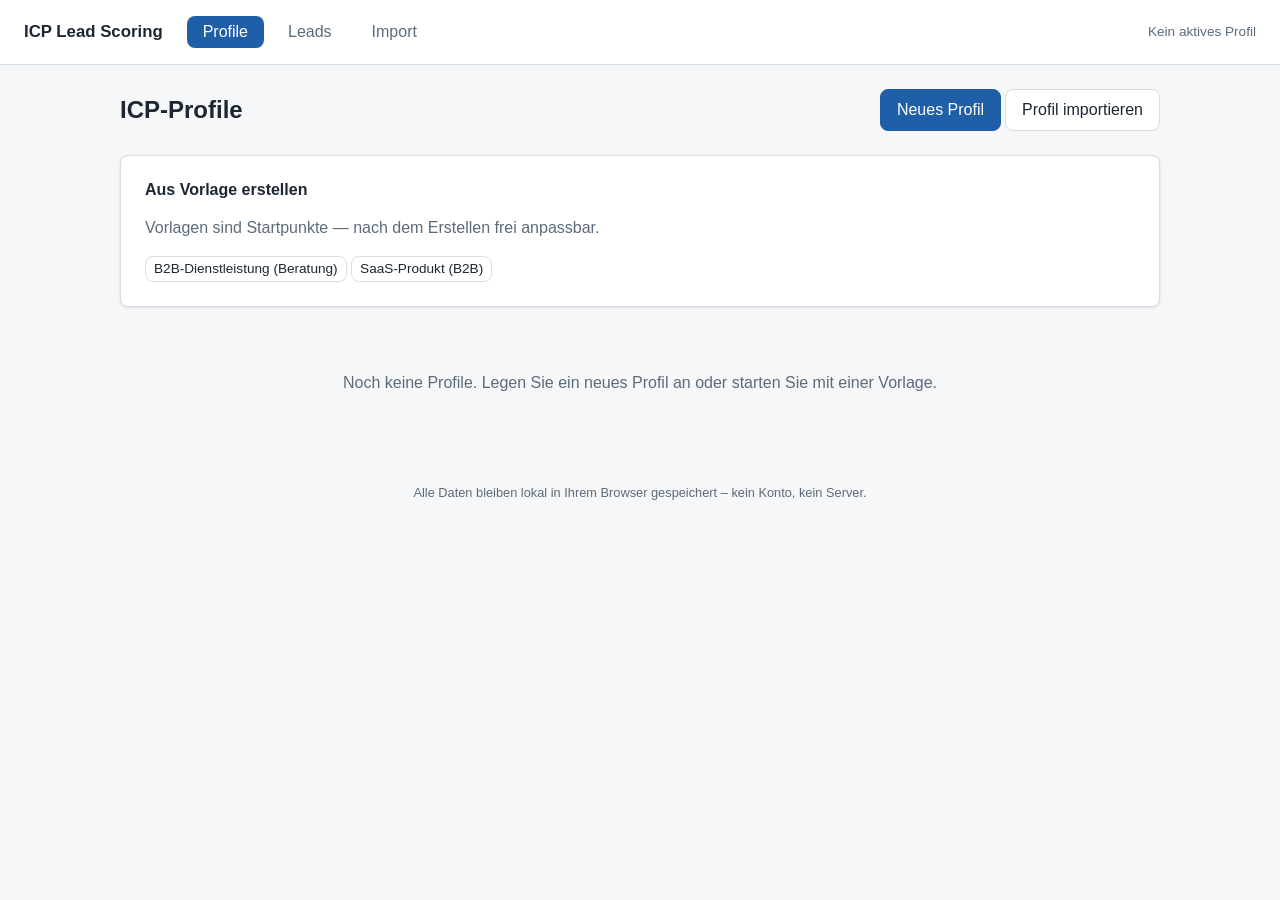
==== docs/index.html @ 2e162448 "feat: ICP lead scoring tool — Spec-Kit-Durchlauf komplett (Spec, Plan, Tasks, Implementierung) Const" ====
<!DOCTYPE html>
<html lang="de">
<head>
  <meta charset="UTF-8">
  <meta name="viewport" content="width=device-width, initial-scale=1.0">
  <meta name="description" content="Ideal Customer Profile definieren und Leads nachvollziehbar bewerten – alle Daten bleiben lokal im Browser.">
  <title>ICP Lead Scoring</title>
  <link rel="stylesheet" href="css/base.css">
  <link rel="stylesheet" href="css/layout.css">
  <link rel="stylesheet" href="css/components.css">
</head>
<body>
  <header class="app-header">
    <a class="brand" href="#/profile">ICP&nbsp;Lead&nbsp;Scoring</a>
    <nav class="main-nav" aria-label="Hauptnavigation">
      <a href="#/profile" data-nav="profile">Profile</a>
      <a href="#/leads" data-nav="leads">Leads</a>
      <a href="#/import" data-nav="import">Import</a>
    </nav>
    <div class="active-profile" id="active-profile-indicator" title="Aktives Profil"></div>
  </header>

  <main id="app">
    <section id="view-profile-list" class="view" hidden aria-label="Profil-Übersicht"></section>
    <section id="view-profile-editor" class="view" hidden aria-label="Profil bearbeiten"></section>
    <section id="view-lead-list" class="view" hidden aria-label="Lead-Rangliste"></section>
    <section id="view-lead-form" class="view" hidden aria-label="Lead erfassen"></section>
    <section id="view-import" class="view" hidden aria-label="CSV-Import"></section>
  </main>

  <footer class="app-footer">
    Alle Daten bleiben lokal in Ihrem Browser gespeichert – kein Konto, kein Server.
  </footer>

  <div id="toast-container" aria-live="polite"></div>

  <dialog id="confirm-dialog">
    <p id="confirm-message"></p>
    <div class="dialog-actions">
      <button type="button" id="confirm-cancel" class="btn">Abbrechen</button>
      <button type="button" id="confirm-ok" class="btn btn-danger">Fortfahren</button>
    </div>
  </dialog>

  <script type="module" src="js/app.js"></script>
</body>
</html>
---- docs/css/base.css ----
/* Reset & Grundlagen */
*, *::before, *::after { box-sizing: border-box; }

:root {
  --color-bg: #f6f7f9;
  --color-surface: #ffffff;
  --color-border: #d8dde3;
  --color-text: #1c2733;
  --color-text-muted: #5b6b7b;
  --color-primary: #1f5fa8;
  --color-primary-dark: #174a84;
  --color-danger: #b3372f;
  --color-warn-bg: #fdf3d7;
  --color-warn-border: #e4c65e;
  --color-ok: #2e7d4f;
  --color-badge-a: #2e7d4f;
  --color-badge-b: #b07d1e;
  --color-badge-c: #5b6b7b;
  --color-disqualified: #b3372f;
  --radius: 8px;
  --shadow: 0 1px 3px rgba(20, 30, 40, 0.12);
  --space-1: 0.25rem;
  --space-2: 0.5rem;
  --space-3: 1rem;
  --space-4: 1.5rem;
  --space-5: 2.5rem;
}

html { font-size: 16px; }

body {
  margin: 0;
  font-family: -apple-system, BlinkMacSystemFont, "Segoe UI", Roboto, "Helvetica Neue", Arial, sans-serif;
  line-height: 1.5;
  color: var(--color-text);
  background: var(--color-bg);
}

h1, h2, h3 { line-height: 1.25; margin: 0 0 var(--space-3); }
h1 { font-size: 1.5rem; }
h2 { font-size: 1.2rem; }
h3 { font-size: 1rem; }

p { margin: 0 0 var(--space-3); }

a { color: var(--color-primary); }

table { border-collapse: collapse; width: 100%; }
th, td { text-align: left; padding: var(--space-2) var(--space-3); border-bottom: 1px solid var(--color-border); }
th { font-weight: 600; color: var(--color-text-muted); font-size: 0.85rem; text-transform: uppercase; letter-spacing: 0.03em; }

input, select, textarea, button { font: inherit; color: inherit; }

:focus-visible { outline: 3px solid rgba(31, 95, 168, 0.45); outline-offset: 1px; }
---- docs/css/layout.css ----
/* Seitengerüst */
.app-header {
  display: flex;
  align-items: center;
  gap: var(--space-4);
  padding: var(--space-3) var(--space-4);
  background: var(--color-surface);
  border-bottom: 1px solid var(--color-border);
  position: sticky;
  top: 0;
  z-index: 10;
}

.brand {
  font-weight: 700;
  font-size: 1.05rem;
  color: var(--color-text);
  text-decoration: none;
  white-space: nowrap;
}

.main-nav { display: flex; gap: var(--space-2); flex: 1; }

.main-nav a {
  text-decoration: none;
  color: var(--color-text-muted);
  padding: var(--space-1) var(--space-3);
  border-radius: var(--radius);
  font-weight: 500;
}

.main-nav a.active {
  background: var(--color-primary);
  color: #fff;
}

.active-profile {
  font-size: 0.85rem;
  color: var(--color-text-muted);
  max-width: 16rem;
  overflow: hidden;
  text-overflow: ellipsis;
  white-space: nowrap;
}

#app {
  max-width: 68rem;
  margin: 0 auto;
  padding: var(--space-4);
}

.view > .view-header {
  display: flex;
  align-items: center;
  justify-content: space-between;
  gap: var(--space-3);
  flex-wrap: wrap;
  margin-bottom: var(--space-4);
}

.view > .view-header h1 { margin: 0; }

.app-footer {
  text-align: center;
  color: var(--color-text-muted);
  font-size: 0.8rem;
  padding: var(--space-4);
}

.table-wrap { overflow-x: auto; background: var(--color-surface); border: 1px solid var(--color-border); border-radius: var(--radius); box-shadow: var(--shadow); }

.two-col { display: grid; grid-template-columns: 2fr 1fr; gap: var(--space-4); align-items: start; }

@media (max-width: 800px) {
  .two-col { grid-template-columns: 1fr; }
  .app-header { flex-wrap: wrap; gap: var(--space-2); }
  .active-profile { max-width: 100%; }
}
---- docs/css/components.css ----
/* Buttons */
.btn {
  display: inline-block;
  padding: var(--space-2) var(--space-3);
  border: 1px solid var(--color-border);
  border-radius: var(--radius);
  background: var(--color-surface);
  cursor: pointer;
  font-weight: 500;
}

.btn:hover { background: var(--color-bg); }

.btn-primary { background: var(--color-primary); border-color: var(--color-primary); color: #fff; }
.btn-primary:hover { background: var(--color-primary-dark); }

.btn-danger { background: var(--color-danger); border-color: var(--color-danger); color: #fff; }
.btn-danger:hover { filter: brightness(0.92); }

.btn-small { padding: 2px var(--space-2); font-size: 0.85rem; }

/* Formulare */
.field { margin-bottom: var(--space-3); }
.field label { display: block; font-weight: 600; font-size: 0.9rem; margin-bottom: var(--space-1); }
.field input[type="text"], .field input[type="number"], .field select, .field textarea {
  width: 100%;
  padding: var(--space-2);
  border: 1px solid var(--color-border);
  border-radius: var(--radius);
  background: var(--color-surface);
}
.field textarea { min-height: 4rem; resize: vertical; }
.field .hint { font-size: 0.8rem; color: var(--color-text-muted); margin-top: var(--space-1); }

.inline-fields { display: flex; gap: var(--space-2); align-items: end; flex-wrap: wrap; }
.inline-fields .field { margin-bottom: 0; flex: 1; min-width: 6rem; }

/* Karten */
.card {
  background: var(--color-surface);
  border: 1px solid var(--color-border);
  border-radius: var(--radius);
  box-shadow: var(--shadow);
  padding: var(--space-4);
  margin-bottom: var(--space-4);
}

.card h2, .card h3 { margin-top: 0; }

.criterion-card { border-left: 4px solid var(--color-primary); }
.criterion-card .criterion-head { display: flex; gap: var(--space-2); align-items: center; flex-wrap: wrap; }
.criterion-card .criterion-head .grow { flex: 1; min-width: 10rem; }

/* Badges */
.badge {
  display: inline-block;
  padding: 1px var(--space-2);
  border-radius: 999px;
  font-size: 0.8rem;
  font-weight: 600;
  color: #fff;
  background: var(--color-badge-c);
  white-space: nowrap;
}
.badge-tier-0 { background: var(--color-badge-a); }
.badge-tier-1 { background: var(--color-badge-b); }
.badge-tier-2, .badge-tier-3, .badge-tier-4 { background: var(--color-badge-c); }
.badge-disqualified { background: var(--color-disqualified); }
.badge-not-evaluable { background: var(--color-text-muted); }
.badge-incomplete { background: #fff; color: var(--color-danger); border: 1px solid var(--color-danger); }
.badge-knockout { background: #fff; color: var(--color-danger); border: 1px solid var(--color-danger); }

/* Hinweise */
.notice {
  padding: var(--space-2) var(--space-3);
  border-radius: var(--radius);
  margin-bottom: var(--space-3);
  font-size: 0.9rem;
}
.notice-warn { background: var(--color-warn-bg); border: 1px solid var(--color-warn-border); }
.notice-error { background: #fbe9e7; border: 1px solid #e5a49e; color: var(--color-danger); }
.notice-ok { background: #e8f3ec; border: 1px solid #b3d4c0; color: var(--color-ok); }

.notice ul { margin: var(--space-1) 0 0; padding-left: 1.2rem; }

/* Score-Anzeige */
.score-panel { text-align: center; }
.score-value { font-size: 2.6rem; font-weight: 700; line-height: 1.1; }
.score-value.muted { color: var(--color-text-muted); text-decoration: line-through; }
.score-sub { color: var(--color-text-muted); font-size: 0.85rem; margin-bottom: var(--space-2); }

/* Toasts */
#toast-container {
  position: fixed;
  bottom: var(--space-4);
  left: 50%;
  transform: translateX(-50%);
  display: flex;
  flex-direction: column;
  gap: var(--space-2);
  z-index: 100;
}
.toast {
  background: var(--color-text);
  color: #fff;
  padding: var(--space-2) var(--space-4);
  border-radius: var(--radius);
  box-shadow: var(--shadow);
  font-size: 0.9rem;
  animation: toast-in 0.2s ease-out;
}
@keyframes toast-in { from { opacity: 0; transform: translateY(6px); } to { opacity: 1; } }

/* Dialog */
dialog {
  border: none;
  border-radius: var(--radius);
  box-shadow: 0 8px 30px rgba(20, 30, 40, 0.3);
  padding: var(--space-4);
  max-width: 26rem;
}
dialog::backdrop { background: rgba(20, 30, 40, 0.45); }
.dialog-actions { display: flex; justify-content: flex-end; gap: var(--space-2); margin-top: var(--space-3); }

/* Sonstiges */
.muted { color: var(--color-text-muted); }
.right { text-align: right; }
.row-actions { display: flex; gap: var(--space-1); flex-wrap: wrap; }
.clickable-row { cursor: pointer; }
.clickable-row:hover { background: var(--color-bg); }
.empty-state { text-align: center; color: var(--color-text-muted); padding: var(--space-5); }
.weight-sum { font-weight: 600; }
.weight-sum.off { color: var(--color-danger); }
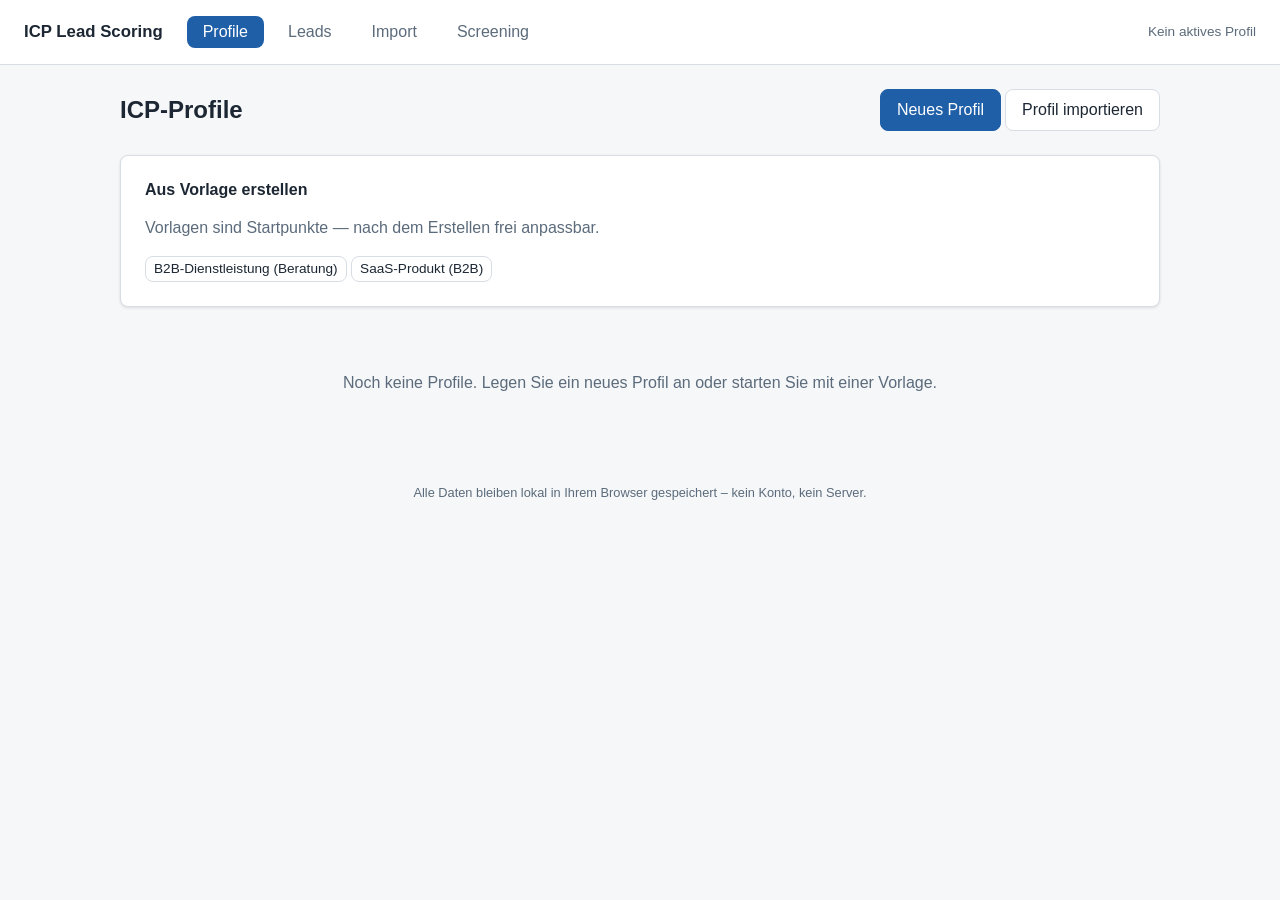
==== commit 7f2d4663: "feat: Zweistufiges Screening & Online-Pre-Screening (Feature 002) Constitution v2.0.0 (Online-Ausnah" ====
--- a/docs/index.html
+++ b/docs/index.html
@@ -16,6 +16,7 @@
       <a href="#/profile" data-nav="profile">Profile</a>
       <a href="#/leads" data-nav="leads">Leads</a>
       <a href="#/import" data-nav="import">Import</a>
+      <a href="#/screening" data-nav="screening">Screening</a>
     </nav>
     <div class="active-profile" id="active-profile-indicator" title="Aktives Profil"></div>
   </header>
@@ -26,6 +27,7 @@
     <section id="view-lead-list" class="view" hidden aria-label="Lead-Rangliste"></section>
     <section id="view-lead-form" class="view" hidden aria-label="Lead erfassen"></section>
     <section id="view-import" class="view" hidden aria-label="CSV-Import"></section>
+    <section id="view-screening" class="view" hidden aria-label="Online-Screening"></section>
   </main>
 
   <footer class="app-footer">
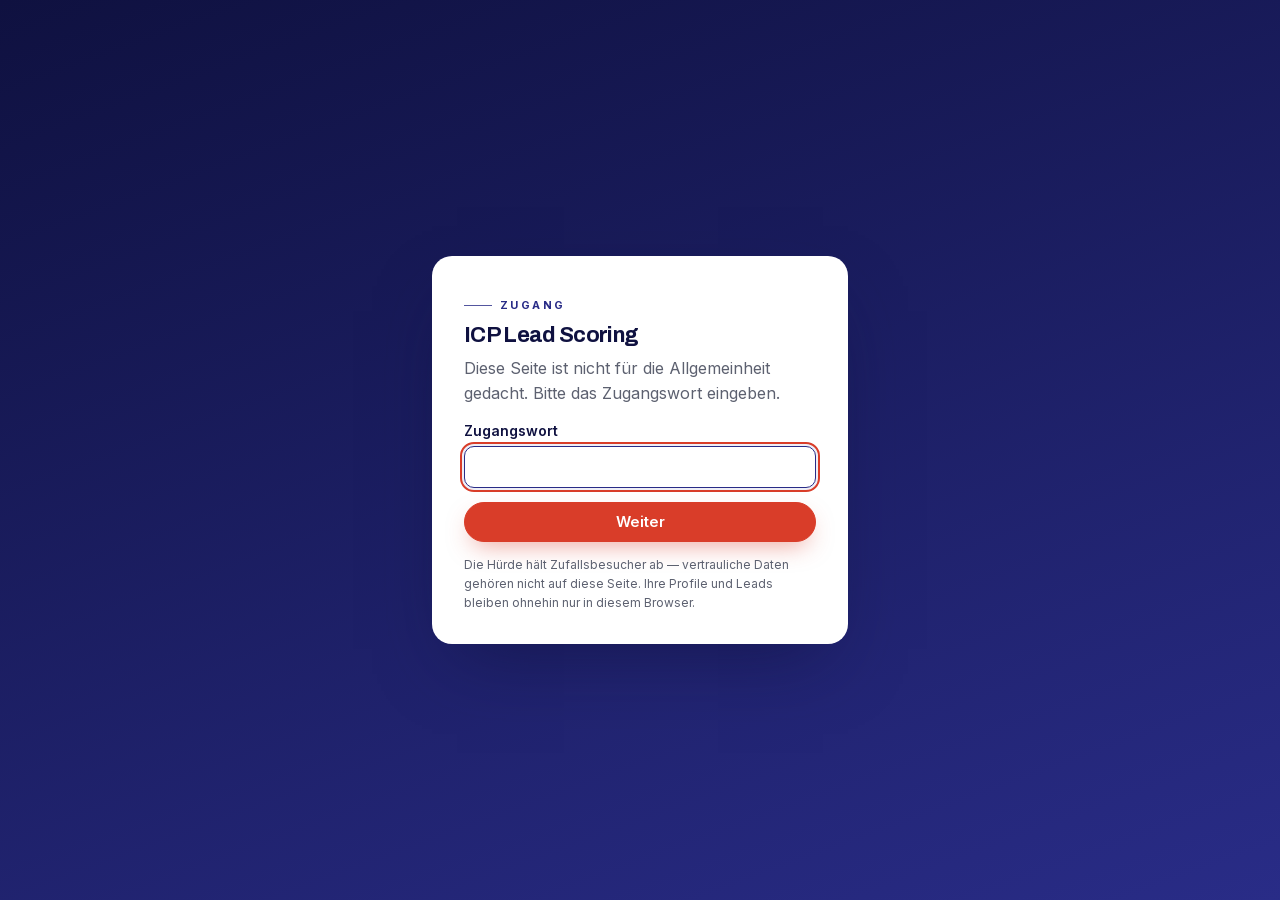
==== commit e1a6f1e5: "feat: Kriterien im Workflow anpassen, Profil-Code, Zugangshürde (Feature 007) - Schritt 1 des Workfl" ====
--- a/docs/index.html
+++ b/docs/index.html
@@ -27,7 +27,7 @@
     <section id="view-lead-list" class="view" hidden aria-label="Lead-Rangliste"></section>
     <section id="view-lead-form" class="view" hidden aria-label="Lead erfassen"></section>
     <section id="view-import" class="view" hidden aria-label="CSV-Import"></section>
-    <section id="view-screening" class="view" hidden aria-label="Online-Screening"></section>
+    <section id="view-screening" class="view" hidden aria-label="Screening-Workflow"></section>
   </main>
 
   <footer class="app-footer">
@@ -44,6 +44,17 @@
     </div>
   </dialog>
 
-  <script type="module" src="js/app.js"></script>
+  <dialog id="text-dialog">
+    <h2 id="text-dialog-title"></h2>
+    <p id="text-dialog-message" class="muted"></p>
+    <textarea id="text-dialog-value" rows="6" spellcheck="false"></textarea>
+    <div class="dialog-actions">
+      <button type="button" id="text-dialog-copy" class="btn">Kopieren</button>
+      <button type="button" id="text-dialog-cancel" class="btn">Schließen</button>
+      <button type="button" id="text-dialog-ok" class="btn btn-primary">Übernehmen</button>
+    </div>
+  </dialog>
+
+  <script type="module" src="js/gate.js"></script>
 </body>
 </html>
--- a/docs/css/base.css
+++ b/docs/css/base.css
@@ -1,54 +1,157 @@
-/* Reset & Grundlagen */
+/* Reset & Design-Fundament
+   Marke: manuelkern.com — Tokens aus `app/globals.css` (@theme) und dem Design-
+   Leitbild „Calm Editorial + Physical Motion" (docs/2026-08-10_design-modernisierungs-
+   plan_v1.md). Verbindliche Farbdisziplin von dort: Coral ist ausschließlich der
+   primären Aktion und dem Fokus-Ring vorbehalten, alles andere trägt Indigo oder
+   Muted. Dichte-Stufe „Dashboard" (ui-ux-pro-max), weil dieses Tool Tabellen und
+   Formulare zeigt, keine Marketingflächen. */
+
 *, *::before, *::after { box-sizing: border-box; }
 
+/* `hidden` muss auch dort greifen, wo eine Klasse `display` setzt (z. B. .btn) */
+[hidden] { display: none !important; }
+
+/* Schriften lokal — keine externen Requests, damit der Offline-Kern trägt
+   (Verfassung III). Latin-Subset inkl. Umlaute und deutscher Anführungszeichen. */
+@font-face {
+  font-family: 'Archivo';
+  font-style: normal;
+  font-weight: 100 900;
+  font-display: swap;
+  src: url('../fonts/archivo-latin.woff2') format('woff2');
+}
+@font-face {
+  font-family: 'Inter';
+  font-style: normal;
+  font-weight: 100 900;
+  font-display: swap;
+  src: url('../fonts/inter-latin.woff2') format('woff2');
+}
+/* Metrisch angeglichene Fallbacks — verhindern den Sprung beim Nachladen (CLS) */
+@font-face {
+  font-family: 'Archivo Fallback';
+  src: local('Arial');
+  ascent-override: 88.96%; descent-override: 21.28%; line-gap-override: 0%; size-adjust: 98.7%;
+}
+@font-face {
+  font-family: 'Inter Fallback';
+  src: local('Arial');
+  ascent-override: 90.44%; descent-override: 22.52%; line-gap-override: 0%; size-adjust: 107.12%;
+}
+
 :root {
-  --color-bg: #f6f7f9;
-  --color-surface: #ffffff;
-  --color-border: #d8dde3;
-  --color-text: #1c2733;
-  --color-text-muted: #5b6b7b;
-  --color-primary: #1f5fa8;
-  --color-primary-dark: #174a84;
-  --color-danger: #b3372f;
-  --color-warn-bg: #fdf3d7;
-  --color-warn-border: #e4c65e;
-  --color-ok: #2e7d4f;
-  --color-badge-a: #2e7d4f;
-  --color-badge-b: #b07d1e;
-  --color-badge-c: #5b6b7b;
-  --color-disqualified: #b3372f;
-  --radius: 8px;
-  --shadow: 0 1px 3px rgba(20, 30, 40, 0.12);
+  /* Marke */
+  --color-primary: #292C87;          /* Indigo — Überschriften, Links, Struktur */
+  --color-primary-dark: #1e2066;
+  --color-primary-soft: rgba(41, 44, 135, 0.08);
+  --color-accent: #D93D29;           /* Coral — NUR primäre Aktion + Fokus-Ring */
+  --color-accent-dark: #C13422;
+  --color-navy: #0f1140;
+
+  /* Flächen & Text (navy-getönte Neutrals) */
+  --color-bg: #F5F6FB;               /* Seitengrund */
+  --color-surface: #ffffff;          /* Karten, Tabellen */
+  --color-text: #16182c;
+  --color-text-muted: #5D6170;
+  --color-border: #E6E7F0;
+
+  /* Status — gedeckt gehalten, damit sie neben Coral nicht konkurrieren */
+  --color-ok: #1F7A4D;
+  --color-danger: #A32718;
+  --color-warn-bg: #FDF3E2;
+  --color-warn-border: #E8C99A;
+  --color-warn-text: #8A5A00;
+  --color-badge-a: #1F7A4D;
+  --color-badge-b: #8A5A00;
+  --color-badge-c: #5D6170;
+  --color-disqualified: #A32718;
+
+  /* Typografie */
+  --font-heading: 'Archivo', 'Archivo Fallback', -apple-system, BlinkMacSystemFont, Arial, sans-serif;
+  --font-body: 'Inter', 'Inter Fallback', -apple-system, BlinkMacSystemFont, 'Segoe UI', Arial, sans-serif;
+
+  /* Radien: Karten großzügig, Bedienelemente als Pille (wie auf der Website) */
+  --radius: 0.625rem;
+  --radius-card: 1.25rem;
+  --radius-pill: 9999px;
+
+  /* Weiche Tiefe statt harter Kanten */
+  --shadow-card: 0 1px 2px rgba(15, 17, 64, 0.04), 0 10px 30px -12px rgba(15, 17, 64, 0.12);
+  --shadow-card-hover: 0 2px 4px rgba(15, 17, 64, 0.05), 0 24px 48px -16px rgba(15, 17, 64, 0.2);
+  --shadow-btn: 0 10px 24px -8px rgba(217, 61, 41, 0.5);
+  --shadow-nav: 0 8px 30px -12px rgba(15, 17, 64, 0.14);
+
+  /* Abstände — Dashboard-Dichte */
   --space-1: 0.25rem;
   --space-2: 0.5rem;
-  --space-3: 1rem;
-  --space-4: 1.5rem;
-  --space-5: 2.5rem;
+  --space-3: 0.875rem;
+  --space-4: 1.25rem;
+  --space-5: 2rem;
+
+  /* Motion: starke Kurven, UI unter 300 ms, Verlassen schneller als Erscheinen */
+  --ease-out-strong: cubic-bezier(0.23, 1, 0.32, 1);
+  --dur-press: 120ms;
+  --dur-hover: 200ms;
+  --dur-reveal: 450ms;
 }
 
 html { font-size: 16px; }
 
 body {
   margin: 0;
-  font-family: -apple-system, BlinkMacSystemFont, "Segoe UI", Roboto, "Helvetica Neue", Arial, sans-serif;
-  line-height: 1.5;
+  font-family: var(--font-body);
+  font-size: 1rem;
+  line-height: 1.55;
   color: var(--color-text);
   background: var(--color-bg);
+  -webkit-font-smoothing: antialiased;
 }
 
-h1, h2, h3 { line-height: 1.25; margin: 0 0 var(--space-3); }
-h1 { font-size: 1.5rem; }
-h2 { font-size: 1.2rem; }
-h3 { font-size: 1rem; }
+/* Überschriften: Grotesk mit negativem Tracking — trägt die Seite, nicht Effekte */
+h1, h2, h3, h4 {
+  font-family: var(--font-heading);
+  font-weight: 700;
+  line-height: 1.2;
+  letter-spacing: -0.02em;
+  color: var(--color-navy);
+  margin: 0 0 var(--space-3);
+}
+h1 { font-size: 1.75rem; letter-spacing: -0.03em; }
+h2 { font-size: 1.25rem; }
+h3 { font-size: 1.0625rem; }
+h4 { font-size: 0.9375rem; }
 
 p { margin: 0 0 var(--space-3); }
 
-a { color: var(--color-primary); }
+a { color: var(--color-primary); text-decoration-thickness: 1px; text-underline-offset: 2px; }
+a:hover { color: var(--color-primary-dark); }
 
-table { border-collapse: collapse; width: 100%; }
+/* Lange Quell-URLs dürfen die Spalte nicht sprengen (Mobile) */
+a, code, .hint, .muted { overflow-wrap: anywhere; }
+
+table { border-collapse: collapse; width: 100%; font-size: 0.9375rem; }
 th, td { text-align: left; padding: var(--space-2) var(--space-3); border-bottom: 1px solid var(--color-border); }
-th { font-weight: 600; color: var(--color-text-muted); font-size: 0.85rem; text-transform: uppercase; letter-spacing: 0.03em; }
+th {
+  font-weight: 600; color: var(--color-text-muted); font-size: 0.75rem;
+  text-transform: uppercase; letter-spacing: 0.08em;
+  background: var(--color-bg);
+}
+tbody tr:last-child td { border-bottom: none; }
 
 input, select, textarea, button { font: inherit; color: inherit; }
 
-:focus-visible { outline: 3px solid rgba(31, 95, 168, 0.45); outline-offset: 1px; }
+/* Fokus: Coral — die zweite und letzte Rolle des Akzents */
+:focus-visible {
+  outline: 2px solid var(--color-accent);
+  outline-offset: 2px;
+  border-radius: var(--radius);
+}
+
+@media (prefers-reduced-motion: reduce) {
+  *, *::before, *::after {
+    animation-duration: 0.01ms !important;
+    animation-iteration-count: 1 !important;
+    transition-duration: 0.01ms !important;
+    scroll-behavior: auto !important;
+  }
+}
--- a/docs/css/layout.css
+++ b/docs/css/layout.css
@@ -1,32 +1,41 @@
-/* Seitengerüst */
+/* Seitengerüst — ruhige Flächen, Tiefe statt harter Kanten (Website-Leitbild) */
 .app-header {
   display: flex;
   align-items: center;
   gap: var(--space-4);
   padding: var(--space-3) var(--space-4);
-  background: var(--color-surface);
-  border-bottom: 1px solid var(--color-border);
+  background: rgba(255, 255, 255, 0.85);
+  backdrop-filter: blur(12px);
   position: sticky;
   top: 0;
   z-index: 10;
+  box-shadow: var(--shadow-nav);
 }
 
 .brand {
+  font-family: var(--font-heading);
   font-weight: 700;
   font-size: 1.05rem;
-  color: var(--color-text);
+  letter-spacing: -0.02em;
+  color: var(--color-navy);
   text-decoration: none;
   white-space: nowrap;
 }
 
-.main-nav { display: flex; gap: var(--space-2); flex: 1; }
+.main-nav { display: flex; gap: var(--space-1); flex: 1; flex-wrap: wrap; }
 
 .main-nav a {
   text-decoration: none;
   color: var(--color-text-muted);
-  padding: var(--space-1) var(--space-3);
-  border-radius: var(--radius);
-  font-weight: 500;
+  padding: 0.6rem var(--space-3);
+  border-radius: var(--radius-pill);
+  font-weight: 600;
+  font-size: 0.9375rem;
+  transition: background-color var(--dur-hover) ease, color var(--dur-hover) ease;
+}
+
+@media (hover: hover) and (pointer: fine) {
+  .main-nav a:hover { background: var(--color-primary-soft); color: var(--color-primary); }
 }
 
 .main-nav a.active {
@@ -35,7 +44,7 @@
 }
 
 .active-profile {
-  font-size: 0.85rem;
+  font-size: 0.8125rem;
   color: var(--color-text-muted);
   max-width: 16rem;
   overflow: hidden;
@@ -44,9 +53,9 @@
 }
 
 #app {
-  max-width: 68rem;
+  max-width: 72rem;
   margin: 0 auto;
-  padding: var(--space-4);
+  padding: var(--space-5) var(--space-4) var(--space-4);
 }
 
 .view > .view-header {
@@ -63,16 +72,46 @@
 .app-footer {
   text-align: center;
   color: var(--color-text-muted);
-  font-size: 0.8rem;
-  padding: var(--space-4);
+  font-size: 0.8125rem;
+  padding: var(--space-5) var(--space-4);
 }
 
-.table-wrap { overflow-x: auto; background: var(--color-surface); border: 1px solid var(--color-border); border-radius: var(--radius); box-shadow: var(--shadow); }
+.table-wrap {
+  overflow-x: auto;
+  border: 1px solid var(--color-border);
+  border-radius: var(--radius-card);
+  box-shadow: var(--shadow-card);
+  /* Schattenkanten zeigen an, dass seitlich noch etwas steht — sie erscheinen nur,
+     wenn tatsächlich gescrollt werden kann (background-attachment: local/scroll). */
+  background:
+    linear-gradient(to right, var(--color-surface) 30%, rgba(255, 255, 255, 0)) left center,
+    linear-gradient(to left, var(--color-surface) 30%, rgba(255, 255, 255, 0)) right center,
+    radial-gradient(farthest-side at 0 50%, rgba(15, 17, 64, 0.14), rgba(15, 17, 64, 0)) left center,
+    radial-gradient(farthest-side at 100% 50%, rgba(15, 17, 64, 0.14), rgba(15, 17, 64, 0)) right center,
+    var(--color-surface);
+  background-repeat: no-repeat;
+  background-size: 40px 100%, 40px 100%, 14px 100%, 14px 100%;
+  background-attachment: local, local, scroll, scroll;
+}
+/* Kopfzeile folgt der Rundung der Karte, statt eckig darin zu sitzen */
+.table-wrap thead th:first-child { border-top-left-radius: var(--radius-card); }
+.table-wrap thead th:last-child { border-top-right-radius: var(--radius-card); }
 
 .two-col { display: grid; grid-template-columns: 2fr 1fr; gap: var(--space-4); align-items: start; }
 
 @media (max-width: 800px) {
   .two-col { grid-template-columns: 1fr; }
-  .app-header { flex-wrap: wrap; gap: var(--space-2); }
-  .active-profile { max-width: 100%; }
+  /* Kopfzeile umbrechen: Marke und aktives Profil in einer Zeile, Navigation
+     darunter über die volle Breite — sonst erzwingt sie horizontales Scrollen. */
+  .app-header { flex-wrap: wrap; gap: var(--space-2); padding: var(--space-2) var(--space-3); }
+  .brand { flex: 1 1 auto; min-width: 0; }
+  .main-nav { order: 3; flex-basis: 100%; overflow-x: auto; scrollbar-width: none; }
+  .main-nav::-webkit-scrollbar { display: none; }
+  .active-profile { max-width: 50%; text-align: right; font-size: 0.75rem; }
+  #app { padding: var(--space-4) var(--space-3); }
+  .score-panel { position: static; }
+  .main-nav a { padding: 0.7rem 0.9rem; }
+  /* Tabellen behalten eine lesbare Mindestbreite und scrollen in ihrem Container,
+     statt Spalten auf Buchstabenbreite zusammenzuquetschen. */
+  .table-wrap table { min-width: 40rem; }
 }
--- a/docs/css/components.css
+++ b/docs/css/components.css
@@ -1,62 +1,103 @@
+/* Bedienelemente — Pillen-Buttons, weiche Karten, Press-Feedback.
+   Motion-Regeln: Hover nur auf echten Zeigegeräten, Press 120 ms, nur transform
+   und opacity animieren. Farbdisziplin: Coral trägt genau eine Aktion je Ansicht. */
+
 /* Buttons */
 .btn {
-  display: inline-block;
-  padding: var(--space-2) var(--space-3);
-  border: 1px solid var(--color-border);
+  display: inline-flex;
+  align-items: center;
+  justify-content: center;
+  gap: var(--space-1);
+  min-height: 2.5rem;
+  padding: 0.5rem 1.25rem;
+  border: 1.5px solid var(--color-border);
+  border-radius: var(--radius-pill);
+  background: var(--color-surface);
+  color: var(--color-primary);
+  cursor: pointer;
+  font-weight: 600;
+  font-size: 0.9375rem;
+  line-height: 1.2;
+  transition: background-color var(--dur-hover) ease, color var(--dur-hover) ease,
+    border-color var(--dur-hover) ease, box-shadow var(--dur-hover) ease,
+    transform var(--dur-hover) var(--ease-out-strong);
+}
+
+@media (hover: hover) and (pointer: fine) {
+  .btn:hover:not(:disabled) { border-color: var(--color-primary); background: var(--color-primary-soft); transform: translateY(-1px); }
+}
+.btn:active:not(:disabled) { transform: scale(0.97); transition-duration: var(--dur-press); }
+.btn:disabled { opacity: 0.45; cursor: not-allowed; }
+
+/* Primäre Aktion: die einzige Coral-Fläche */
+.btn-primary { background: var(--color-accent); border-color: var(--color-accent); color: #fff; box-shadow: var(--shadow-btn); }
+@media (hover: hover) and (pointer: fine) {
+  .btn-primary:hover:not(:disabled) { background: var(--color-accent-dark); border-color: var(--color-accent-dark); color: #fff; box-shadow: 0 14px 30px -8px rgba(217, 61, 41, 0.55); }
+}
+
+/* Destruktiv: ernst, nicht laut — Kontur statt Fläche */
+.btn-danger { background: var(--color-surface); border-color: var(--color-danger); color: var(--color-danger); }
+@media (hover: hover) and (pointer: fine) {
+  .btn-danger:hover:not(:disabled) { background: var(--color-danger); border-color: var(--color-danger); color: #fff; }
+}
+
+.btn-small { min-height: 2rem; padding: 0.3rem 0.85rem; font-size: 0.8125rem; }
+
+/* Formulare */
+.field { margin-bottom: var(--space-3); }
+.field label { display: block; font-weight: 600; font-size: 0.875rem; margin-bottom: var(--space-1); color: var(--color-navy); }
+.field input[type="text"], .field input[type="number"], .field input[type="password"], .field select, .field textarea {
+  width: 100%;
+  min-height: 2.5rem;
+  padding: 0.5rem 0.75rem;
+  border: 1.5px solid var(--color-border);
   border-radius: var(--radius);
   background: var(--color-surface);
-  cursor: pointer;
-  font-weight: 500;
-}
-
-.btn:hover { background: var(--color-bg); }
-
-.btn-primary { background: var(--color-primary); border-color: var(--color-primary); color: #fff; }
-.btn-primary:hover { background: var(--color-primary-dark); }
-
-.btn-danger { background: var(--color-danger); border-color: var(--color-danger); color: #fff; }
-.btn-danger:hover { filter: brightness(0.92); }
-
-.btn-small { padding: 2px var(--space-2); font-size: 0.85rem; }
-
-/* Formulare */
-.field { margin-bottom: var(--space-3); }
-.field label { display: block; font-weight: 600; font-size: 0.9rem; margin-bottom: var(--space-1); }
-.field input[type="text"], .field input[type="number"], .field select, .field textarea {
-  width: 100%;
-  padding: var(--space-2);
-  border: 1px solid var(--color-border);
-  border-radius: var(--radius);
-  background: var(--color-surface);
-}
-.field textarea { min-height: 4rem; resize: vertical; }
-.field .hint { font-size: 0.8rem; color: var(--color-text-muted); margin-top: var(--space-1); }
-
-.inline-fields { display: flex; gap: var(--space-2); align-items: end; flex-wrap: wrap; }
-.inline-fields .field { margin-bottom: 0; flex: 1; min-width: 6rem; }
+  transition: border-color var(--dur-hover) ease, box-shadow var(--dur-hover) ease;
+}
+.field input:focus, .field select:focus, .field textarea:focus {
+  border-color: var(--color-primary);
+  box-shadow: 0 0 0 3px var(--color-primary-soft);
+}
+.field textarea { min-height: 4.5rem; resize: vertical; }
+.field .hint { font-size: 0.8125rem; color: var(--color-text-muted); margin-top: var(--space-1); }
+
+.inline-fields { display: flex; gap: var(--space-3); align-items: end; flex-wrap: wrap; }
+.inline-fields .field { margin-bottom: 0; flex: 1; min-width: 7rem; }
 
 /* Karten */
 .card {
   background: var(--color-surface);
   border: 1px solid var(--color-border);
-  border-radius: var(--radius);
-  box-shadow: var(--shadow);
+  border-radius: var(--radius-card);
+  box-shadow: var(--shadow-card);
   padding: var(--space-4);
   margin-bottom: var(--space-4);
 }
 
 .card h2, .card h3 { margin-top: 0; }
-
-.criterion-card { border-left: 4px solid var(--color-primary); }
-.criterion-card .criterion-head { display: flex; gap: var(--space-2); align-items: center; flex-wrap: wrap; }
-.criterion-card .criterion-head .grow { flex: 1; min-width: 10rem; }
+.card .card { box-shadow: none; background: var(--color-bg); }
+
+.criterion-card { border-left: 3px solid var(--color-primary); }
+/* Kopfzeile mit Aktion rechts — gilt auch außerhalb einer Kriterien-Karte
+   (Katalog-Vorschläge, Aufräum-Box), sonst rutscht die Schaltfläche unter den Text. */
+.criterion-head { display: flex; gap: var(--space-3); align-items: center; flex-wrap: wrap; }
+.criterion-head .grow { flex: 1; min-width: 14rem; }
+
+/* Eyebrow — kleine Rubrik über einer Überschrift (Website-Vokabular) */
+.eyebrow {
+  display: inline-flex; align-items: center; gap: 0.5rem;
+  font-size: 0.6875rem; font-weight: 700; text-transform: uppercase;
+  letter-spacing: 0.22em; color: var(--color-primary); margin-bottom: var(--space-2);
+}
+.eyebrow::before { content: ""; width: 1.75rem; height: 1px; background: currentColor; opacity: 0.8; }
 
 /* Badges */
 .badge {
   display: inline-block;
-  padding: 1px var(--space-2);
-  border-radius: 999px;
-  font-size: 0.8rem;
+  padding: 0.1rem 0.6rem;
+  border-radius: var(--radius-pill);
+  font-size: 0.75rem;
   font-weight: 600;
   color: #fff;
   background: var(--color-badge-c);
@@ -67,27 +108,29 @@
 .badge-tier-2, .badge-tier-3, .badge-tier-4 { background: var(--color-badge-c); }
 .badge-disqualified { background: var(--color-disqualified); }
 .badge-not-evaluable { background: var(--color-text-muted); }
-.badge-incomplete { background: #fff; color: var(--color-danger); border: 1px solid var(--color-danger); }
-.badge-knockout { background: #fff; color: var(--color-danger); border: 1px solid var(--color-danger); }
+/* „unvollständig" ist kein Fehler, sondern offene Arbeit — deshalb Ocker statt Rot.
+   Rot bleibt dem Ausschluss (K.o., disqualifiziert) vorbehalten. */
+.badge-incomplete { background: var(--color-warn-bg); color: var(--color-warn-text); border: 1px solid var(--color-warn-border); }
+.badge-knockout { background: var(--color-surface); color: var(--color-danger); border: 1px solid var(--color-danger); }
 
 /* Hinweise */
 .notice {
   padding: var(--space-2) var(--space-3);
   border-radius: var(--radius);
   margin-bottom: var(--space-3);
-  font-size: 0.9rem;
-}
-.notice-warn { background: var(--color-warn-bg); border: 1px solid var(--color-warn-border); }
-.notice-error { background: #fbe9e7; border: 1px solid #e5a49e; color: var(--color-danger); }
-.notice-ok { background: #e8f3ec; border: 1px solid #b3d4c0; color: var(--color-ok); }
+  font-size: 0.875rem;
+}
+.notice-warn { background: var(--color-warn-bg); border: 1px solid var(--color-warn-border); color: var(--color-warn-text); }
+.notice-error { background: #FBECE9; border: 1px solid #E3B0A6; color: var(--color-danger); }
+.notice-ok { background: #E9F4EE; border: 1px solid #B4D8C3; color: var(--color-ok); }
 
 .notice ul { margin: var(--space-1) 0 0; padding-left: 1.2rem; }
 
-/* Score-Anzeige */
-.score-panel { text-align: center; }
-.score-value { font-size: 2.6rem; font-weight: 700; line-height: 1.1; }
+/* Score-Anzeige — die große Zahl trägt die Seitenspalte */
+.score-panel { text-align: center; position: sticky; top: 5.5rem; }
+.score-value { font-family: var(--font-heading); font-size: 3rem; font-weight: 700; line-height: 1.05; letter-spacing: -0.04em; color: var(--color-navy); }
 .score-value.muted { color: var(--color-text-muted); text-decoration: line-through; }
-.score-sub { color: var(--color-text-muted); font-size: 0.85rem; margin-bottom: var(--space-2); }
+.score-sub { color: var(--color-text-muted); font-size: 0.8125rem; margin-bottom: var(--space-2); }
 
 /* Toasts */
 #toast-container {
@@ -101,33 +144,148 @@
   z-index: 100;
 }
 .toast {
-  background: var(--color-text);
+  background: var(--color-navy);
   color: #fff;
   padding: var(--space-2) var(--space-4);
-  border-radius: var(--radius);
-  box-shadow: var(--shadow);
-  font-size: 0.9rem;
-  animation: toast-in 0.2s ease-out;
-}
-@keyframes toast-in { from { opacity: 0; transform: translateY(6px); } to { opacity: 1; } }
+  border-radius: var(--radius-pill);
+  box-shadow: var(--shadow-card-hover);
+  font-size: 0.875rem;
+  animation: toast-in var(--dur-hover) var(--ease-out-strong);
+}
+@keyframes toast-in { from { opacity: 0; transform: translateY(8px); } to { opacity: 1; transform: none; } }
 
 /* Dialog */
 dialog {
   border: none;
-  border-radius: var(--radius);
-  box-shadow: 0 8px 30px rgba(20, 30, 40, 0.3);
+  border-radius: var(--radius-card);
+  box-shadow: 0 24px 60px -20px rgba(15, 17, 64, 0.45);
   padding: var(--space-4);
-  max-width: 26rem;
-}
-dialog::backdrop { background: rgba(20, 30, 40, 0.45); }
-.dialog-actions { display: flex; justify-content: flex-end; gap: var(--space-2); margin-top: var(--space-3); }
+  max-width: 28rem;
+  color: var(--color-text);
+}
+dialog::backdrop { background: rgba(15, 17, 64, 0.4); backdrop-filter: blur(2px); }
+.dialog-actions { display: flex; justify-content: flex-end; gap: var(--space-2); margin-top: var(--space-4); }
 
 /* Sonstiges */
 .muted { color: var(--color-text-muted); }
 .right { text-align: right; }
-.row-actions { display: flex; gap: var(--space-1); flex-wrap: wrap; }
-.clickable-row { cursor: pointer; }
-.clickable-row:hover { background: var(--color-bg); }
-.empty-state { text-align: center; color: var(--color-text-muted); padding: var(--space-5); }
+.row-actions { display: flex; gap: var(--space-2); flex-wrap: wrap; align-items: center; }
+.clickable-row { cursor: pointer; transition: background-color var(--dur-hover) ease; }
+@media (hover: hover) and (pointer: fine) {
+  .clickable-row:hover { background: var(--color-bg); }
+}
+.empty-state {
+  text-align: center; color: var(--color-text-muted);
+  padding: var(--space-5); background: var(--color-surface);
+  border: 1px dashed var(--color-border); border-radius: var(--radius-card);
+}
 .weight-sum { font-weight: 600; }
 .weight-sum.off { color: var(--color-danger); }
+
+/* Onboarding: „So funktioniert das Tool" (Startseite) */
+.intro-card { background: var(--color-surface); border: 1px solid var(--color-border); border-radius: var(--radius-card); box-shadow: var(--shadow-card); padding: var(--space-4) var(--space-4) var(--space-3); margin-bottom: var(--space-4); }
+.intro-lead { font-size: 1.0625rem; max-width: 46rem; }
+.intro-steps { display: grid; grid-template-columns: repeat(auto-fit, minmax(13rem, 1fr)); gap: var(--space-3); margin: var(--space-4) 0 var(--space-3); padding: 0; list-style: none; }
+.intro-step { position: relative; padding-top: var(--space-3); border-top: 2px solid var(--color-border); }
+.intro-step .num {
+  display: inline-flex; align-items: center; justify-content: center;
+  width: 1.75rem; height: 1.75rem; border-radius: var(--radius-pill);
+  background: var(--color-primary); color: #fff;
+  font-family: var(--font-heading); font-weight: 700; font-size: 0.875rem;
+  margin-bottom: var(--space-2);
+}
+.intro-step h3 { font-size: 0.9375rem; margin-bottom: var(--space-1); }
+.intro-step p { font-size: 0.875rem; color: var(--color-text-muted); margin: 0; }
+.intro-facts { display: grid; grid-template-columns: repeat(auto-fit, minmax(15rem, 1fr)); gap: var(--space-2) var(--space-4); font-size: 0.8125rem; color: var(--color-text-muted); border-top: 1px solid var(--color-border); padding-top: var(--space-3); }
+.intro-facts strong { color: var(--color-navy); font-weight: 600; }
+/* Empfohlener Einstieg — Indigo-Kante statt zweiter Coral-Fläche */
+.card-recommended { border-left: 3px solid var(--color-primary); }
+details.intro-collapsed > summary { cursor: pointer; font-weight: 600; color: var(--color-primary); font-size: 0.9375rem; }
+details.intro-collapsed[open] > summary { margin-bottom: var(--space-3); }
+
+/* Workflow (geführtes Screening, Feature 003) */
+.workflow-steps { display: flex; align-items: center; gap: var(--space-2); flex-wrap: wrap; margin-bottom: var(--space-4); }
+.workflow-steps .step { display: inline-flex; align-items: center; gap: var(--space-2); color: var(--color-text-muted); font-size: 0.875rem; }
+.workflow-steps .step.active { color: var(--color-navy); font-weight: 600; }
+.workflow-steps .step.done { color: var(--color-ok); }
+.workflow-steps .num {
+  display: inline-flex; align-items: center; justify-content: center;
+  width: 1.75rem; height: 1.75rem; border-radius: var(--radius-pill);
+  border: 1.5px solid var(--color-border); background: var(--color-surface);
+  font-size: 0.8125rem; font-weight: 600;
+}
+.workflow-steps .step.active .num { background: var(--color-primary); border-color: var(--color-primary); color: #fff; }
+.workflow-steps .step.done .num { background: var(--color-ok); border-color: var(--color-ok); color: #fff; }
+.workflow-steps .sep { color: var(--color-border); }
+.criterion-card.unconfirmed { border-left-color: var(--color-warn-border); }
+.target-picker { display: grid; grid-template-columns: repeat(auto-fill, minmax(16rem, 1fr)); gap: var(--space-1) var(--space-3); padding: var(--space-1) 0; }
+.target-picker label { display: inline-flex; align-items: flex-start; gap: var(--space-2); font-weight: 400; color: var(--color-text); }
+.target-picker input { margin-top: 0.25rem; flex-shrink: 0; }
+.class-details { margin-top: var(--space-1); }
+.class-details summary { cursor: pointer; color: var(--color-primary); font-size: 0.8125rem; font-weight: 600; }
+.class-details[open] summary { margin-bottom: var(--space-1); }
+
+/* Tiefen-Screening (Feature 004) */
+.badge-confidence-direct { background: var(--color-ok); color: #fff; }
+.badge-confidence-inferred { background: var(--color-badge-b); color: #fff; }
+/* Beleg älter als der Belegzeitraum — zur Renderzeit berechnet (Feature 005) */
+.badge-stale { background: var(--color-warn-bg); color: var(--color-warn-text); border: 1px solid var(--color-warn-border); }
+.catalog-category { margin: var(--space-4) 0 var(--space-2); color: var(--color-text-muted); text-transform: uppercase; font-size: 0.6875rem; letter-spacing: 0.18em; font-weight: 700; }
+.deep-list { list-style: none; padding: 0; margin: var(--space-3) 0 0; }
+.deep-entry { display: flex; align-items: center; gap: var(--space-3); padding: var(--space-2) 0; border-bottom: 1px solid var(--color-border); flex-wrap: wrap; }
+.deep-entry:last-child { border-bottom: none; }
+.deep-status { min-width: 5rem; font-size: 0.75rem; text-transform: uppercase; letter-spacing: 0.06em; font-weight: 600; color: var(--color-text-muted); }
+.deep-running .deep-status { color: var(--color-primary); }
+.deep-done .deep-status { color: var(--color-ok); }
+.deep-error .deep-status { color: var(--color-danger); }
+
+/* Schlüsselquelle (Feature 006): .env-Schlüssel aktiv */
+.key-source { display: flex; align-items: center; gap: var(--space-2); flex-wrap: wrap; font-size: 0.875rem; }
+.key-source .badge-env { background: var(--color-ok); }
+
+/* Touch-Bedienung (muss nach den Basisregeln stehen, um sie zu überschreiben):
+   Ziele auf mindestens 44 px, Kontrollkästchen greifbar. */
+@media (max-width: 800px) {
+  .btn { min-height: 2.75rem; }
+  .btn-small { min-height: 2.5rem; padding: 0.5rem 1rem; }
+  .brand { padding: 0.35rem 0; display: inline-block; }
+  input[type="checkbox"] { width: 1.15rem; height: 1.15rem; }
+  .target-picker label { padding: 0.2rem 0; }
+}
+
+/* Kriterien anpassen im Workflow (Feature 007) */
+.criterion-edit-box {
+  margin: var(--space-3) 0;
+  padding: var(--space-3);
+  background: var(--color-bg);
+  border: 1px solid var(--color-border);
+  border-radius: var(--radius);
+}
+.criterion-edit-box h4 { margin: var(--space-3) 0 var(--space-2); color: var(--color-text-muted); text-transform: uppercase; font-size: 0.6875rem; letter-spacing: 0.14em; }
+.criterion-edit-box .inline-fields .field { margin-bottom: 0; }
+.badge-type { background: var(--color-primary-soft); color: var(--color-primary); font-weight: 600; }
+
+/* Text-Dialog (Profil-Code) */
+#text-dialog { max-width: 34rem; width: calc(100vw - 2rem); }
+#text-dialog textarea {
+  width: 100%; font-family: ui-monospace, SFMono-Regular, Menlo, monospace;
+  font-size: 0.75rem; line-height: 1.5; word-break: break-all;
+  border: 1.5px solid var(--color-border); border-radius: var(--radius);
+  padding: var(--space-2); background: var(--color-bg); resize: vertical;
+}
+
+/* Zugangshürde (Feature 007) — deckt die Seite ab, bis das Wort stimmt */
+.gate {
+  position: fixed; inset: 0; z-index: 200;
+  display: grid; place-items: center; padding: var(--space-4);
+  background: linear-gradient(160deg, var(--color-navy), var(--color-primary));
+}
+.gate-box {
+  background: var(--color-surface); border-radius: var(--radius-card);
+  box-shadow: 0 30px 70px -25px rgba(15, 17, 64, 0.6);
+  padding: var(--space-5); max-width: 26rem; width: 100%;
+}
+.gate-box h1 { font-size: 1.375rem; margin-bottom: var(--space-2); }
+.gate-box .btn { width: 100%; }
+.gate-box .hint { font-size: 0.75rem; color: var(--color-text-muted); margin: var(--space-3) 0 0; }
+.gate-error { color: var(--color-danger); font-size: 0.875rem; font-weight: 600; margin: 0 0 var(--space-2); }
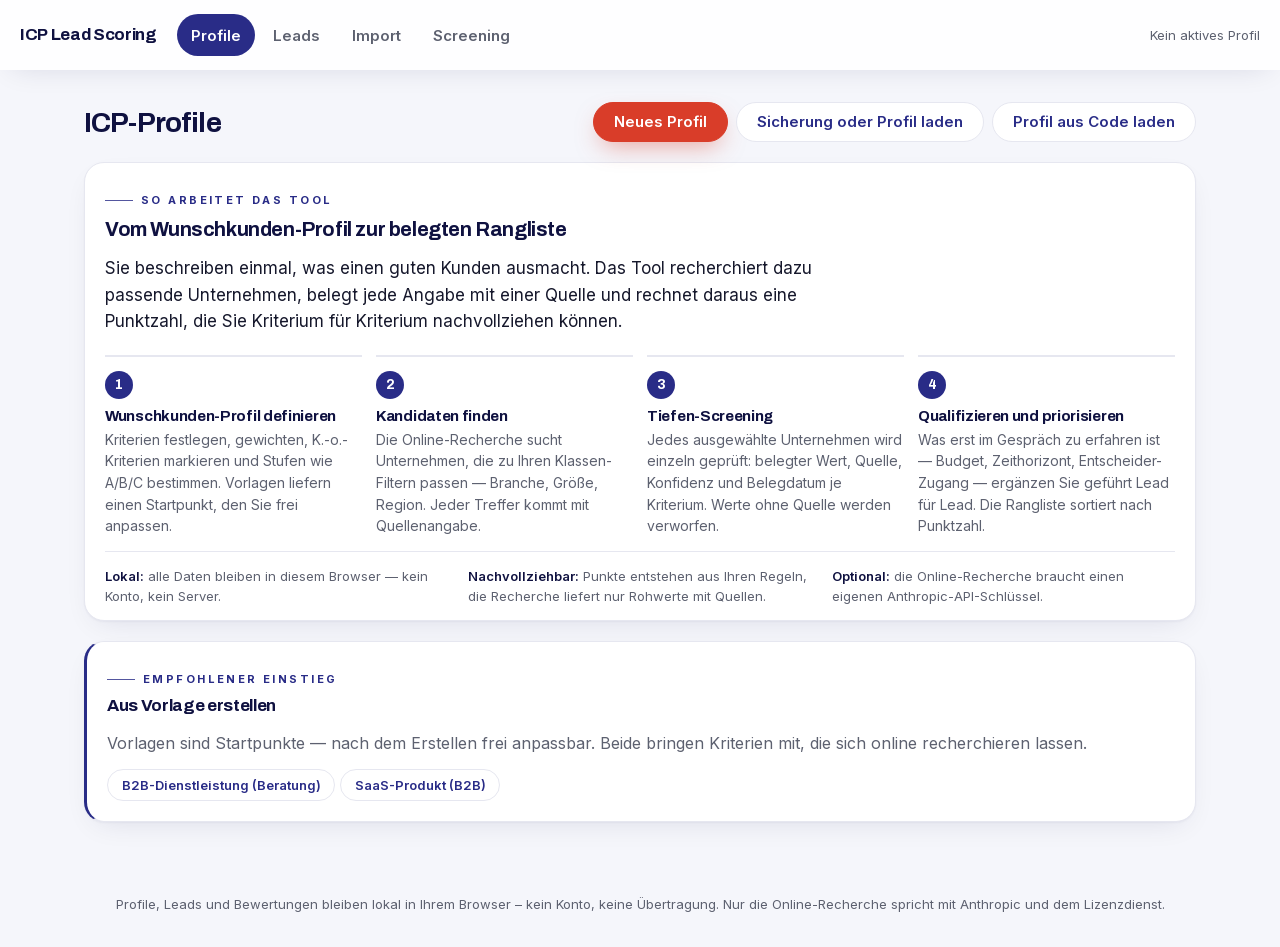
==== commit 9ef216ca: "feat: Lizenz vor der Online-Recherche, Umzug auf icp.manuelkern.com (Feature 012) Die Online-Recherc" ====
--- a/docs/index.html
+++ b/docs/index.html
@@ -31,7 +31,8 @@
   </main>
 
   <footer class="app-footer">
-    Alle Daten bleiben lokal in Ihrem Browser gespeichert – kein Konto, kein Server.
+    Profile, Leads und Bewertungen bleiben lokal in Ihrem Browser – kein Konto, keine Übertragung.
+    Nur die Online-Recherche spricht mit Anthropic und dem Lizenzdienst.
   </footer>
 
   <div id="toast-container" aria-live="polite"></div>
@@ -55,6 +56,6 @@
     </div>
   </dialog>
 
-  <script type="module" src="js/gate.js"></script>
+  <script type="module" src="js/app.js"></script>
 </body>
 </html>
--- a/docs/css/components.css
+++ b/docs/css/components.css
@@ -243,6 +243,57 @@
 .key-source { display: flex; align-items: center; gap: var(--space-2); flex-wrap: wrap; font-size: 0.875rem; }
 .key-source .badge-env { background: var(--color-ok); }
 
+/* Kriterien-Übersicht im Profil-Editor (Feature 009): aufklappbare Karte mit
+   Gewichten. Der Dreieck-Marker sitzt am Titel, weil `display:flex` auf summary
+   den Standard-Marker verdrängt. */
+.overview-card > summary {
+  cursor: pointer;
+  display: flex;
+  flex-wrap: wrap;
+  align-items: baseline;
+  justify-content: space-between;
+  gap: var(--space-2) var(--space-4);
+  font-family: var(--font-heading);
+  font-weight: 700;
+  font-size: 1.25rem;
+  letter-spacing: -0.02em;
+  color: var(--color-navy);
+}
+.overview-card > summary::-webkit-details-marker { display: none; }
+.overview-card[open] > summary { margin-bottom: var(--space-3); }
+.overview-title::before {
+  content: '▸';
+  display: inline-block;
+  margin-right: var(--space-2);
+  color: var(--color-primary);
+  transition: transform var(--dur-hover) var(--ease-out-strong);
+}
+.overview-card[open] .overview-title::before { transform: rotate(90deg); }
+.overview-card > summary .muted { font-family: var(--font-body); font-weight: 400; font-size: 0.875rem; }
+.overview-card td input[type="text"],
+.overview-card td input[type="number"] { margin: 0; }
+.overview-card td { vertical-align: middle; }
+.overview-card th:first-child { width: 26%; }
+.overview-card td .row-actions { flex-wrap: nowrap; }
+.overview-card td input[type="text"] { width: 100%; }
+.overview-card th.center, .overview-card td.center { text-align: center; }
+.overview-card td .row-actions { justify-content: flex-end; }
+/* Genug Breite für Name, Typ und vier Schaltflächen — darunter scrollt die
+   Tabelle in ihrem Container, statt Wörter mitten im Wort zu brechen. */
+.overview-card .table-wrap table { min-width: 48rem; }
+.th-sort {
+  background: none; border: 0; padding: 0; margin: 0;
+  font: inherit; color: inherit; letter-spacing: inherit; text-transform: inherit;
+  cursor: pointer; white-space: nowrap; user-select: none;
+}
+.overview-card th.sorted, .overview-card th.sorted .th-sort { color: var(--color-primary); }
+.overview-card th.right .th-sort, .overview-card th.center .th-sort { display: inline; }
+.sort-arrow { margin-left: 0.35em; opacity: 0.35; font-size: 0.75em; }
+.overview-card th.sorted .sort-arrow { opacity: 1; }
+.overview-card tfoot td { border-top: 2px solid var(--color-border); border-bottom: none; }
+.overview-card tfoot .hint { margin-left: var(--space-2); }
+.overview-card td.type, .overview-card td.type .hint { white-space: nowrap; overflow-wrap: normal; }
+
 /* Touch-Bedienung (muss nach den Basisregeln stehen, um sie zu überschreiben):
    Ziele auf mindestens 44 px, Kontrollkästchen greifbar. */
 @media (max-width: 800px) {
@@ -251,6 +302,7 @@
   .brand { padding: 0.35rem 0; display: inline-block; }
   input[type="checkbox"] { width: 1.15rem; height: 1.15rem; }
   .target-picker label { padding: 0.2rem 0; }
+  .th-sort { min-height: 2.5rem; padding: 0.5rem 0; }
 }
 
 /* Kriterien anpassen im Workflow (Feature 007) */
@@ -273,19 +325,3 @@
   border: 1.5px solid var(--color-border); border-radius: var(--radius);
   padding: var(--space-2); background: var(--color-bg); resize: vertical;
 }
-
-/* Zugangshürde (Feature 007) — deckt die Seite ab, bis das Wort stimmt */
-.gate {
-  position: fixed; inset: 0; z-index: 200;
-  display: grid; place-items: center; padding: var(--space-4);
-  background: linear-gradient(160deg, var(--color-navy), var(--color-primary));
-}
-.gate-box {
-  background: var(--color-surface); border-radius: var(--radius-card);
-  box-shadow: 0 30px 70px -25px rgba(15, 17, 64, 0.6);
-  padding: var(--space-5); max-width: 26rem; width: 100%;
-}
-.gate-box h1 { font-size: 1.375rem; margin-bottom: var(--space-2); }
-.gate-box .btn { width: 100%; }
-.gate-box .hint { font-size: 0.75rem; color: var(--color-text-muted); margin: var(--space-3) 0 0; }
-.gate-error { color: var(--color-danger); font-size: 0.875rem; font-weight: 600; margin: 0 0 var(--space-2); }
